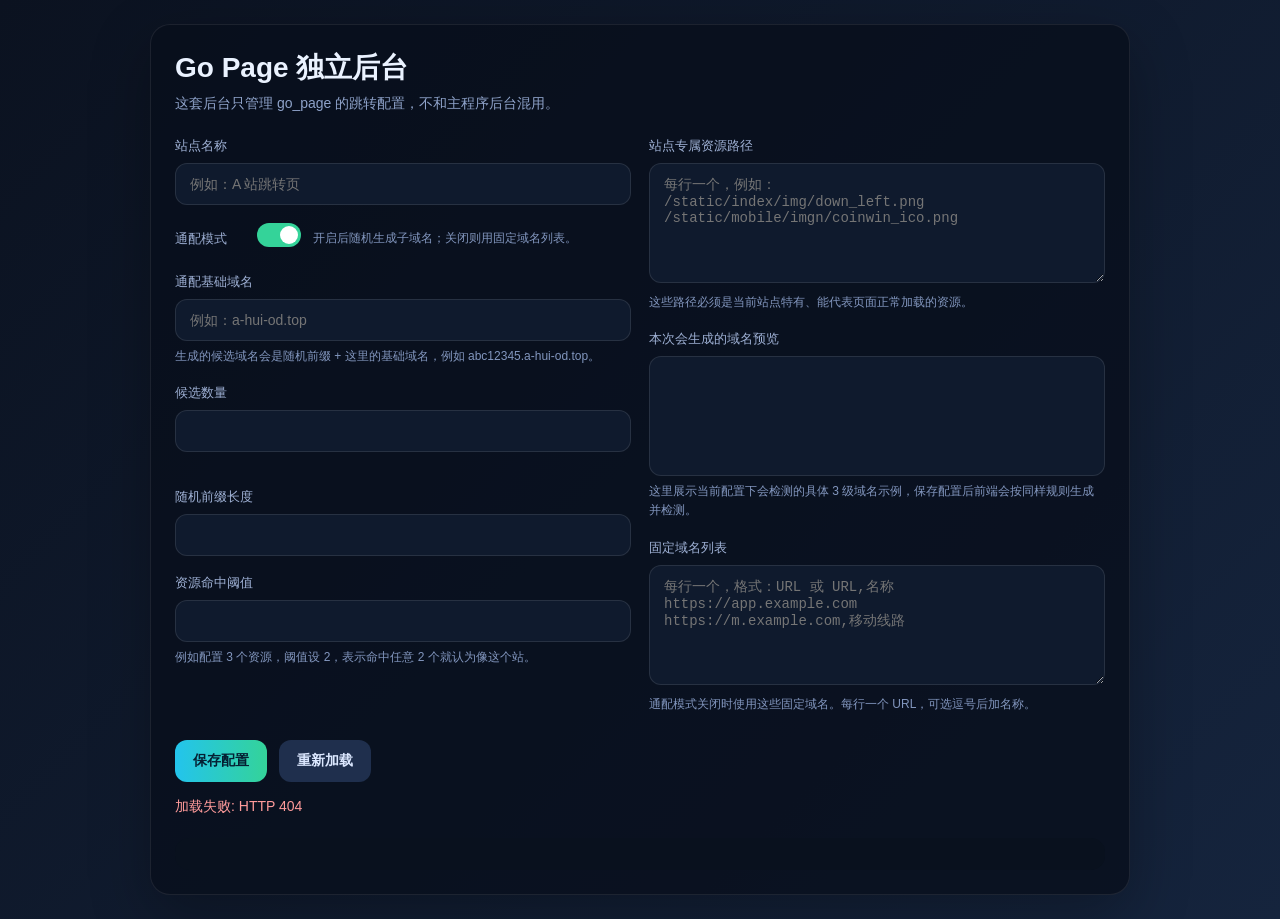
==== admin.html @ 78f3a133 "feat: 跳转页UI重写 + token门禁 + 服务端302 + 后台巡检 + gate门禁" ====
<!DOCTYPE html>
<html lang="zh-CN">
<head>
<meta charset="UTF-8">
<meta name="viewport" content="width=device-width,initial-scale=1.0">
<title>Go Page 独立后台</title>
<style>
*{box-sizing:border-box;margin:0;padding:0}
body{font-family:"Segoe UI","PingFang SC","Microsoft YaHei",sans-serif;background:linear-gradient(135deg,#0b1220,#15243d);color:#eaf2ff;min-height:100vh;padding:24px}
.wrap{max-width:980px;margin:0 auto}
.panel{background:rgba(8,15,28,.78);border:1px solid rgba(255,255,255,.08);border-radius:20px;padding:24px;box-shadow:0 20px 60px rgba(0,0,0,.28)}
.title{font-size:28px;font-weight:700;margin-bottom:8px}
.subtitle{color:#8ea2c9;font-size:14px;margin-bottom:24px}
.grid{display:grid;grid-template-columns:repeat(auto-fit,minmax(280px,1fr));gap:18px}
.field{margin-bottom:18px}
label{display:block;font-size:13px;color:#9eb0d4;margin-bottom:8px}
input,textarea{width:100%;border:1px solid rgba(255,255,255,.1);background:#0f1a2d;color:#fff;border-radius:12px;padding:12px 14px;font-size:14px;outline:none}
textarea{min-height:120px;resize:vertical}
input:focus,textarea:focus{border-color:#4fd1c5;box-shadow:0 0 0 3px rgba(79,209,197,.12)}
.actions{display:flex;gap:12px;flex-wrap:wrap;margin-top:8px}
button{border:none;border-radius:12px;padding:12px 18px;font-size:14px;font-weight:600;cursor:pointer}
.primary{background:linear-gradient(90deg,#23c4ed,#34d399);color:#052033}
.secondary{background:#1f2f4d;color:#dce8ff}
.status{margin-top:16px;font-size:14px;color:#9bd7b7;min-height:20px}
.hint{font-size:12px;color:#8296be;margin-top:6px;line-height:1.6}
.hint-inline{margin:0}
.code{margin-top:20px;background:#09111e;border-radius:14px;padding:16px;white-space:pre-wrap;word-break:break-word;font-family:Consolas,monospace;font-size:12px;color:#cfe0ff}
.preview-list{width:100%;min-height:120px;border:1px solid rgba(255,255,255,.1);background:#0f1a2d;color:#d9e7ff;border-radius:12px;padding:12px 14px;font-size:14px;line-height:1.7;white-space:pre-wrap;word-break:break-word}
.toggle-row{display:flex;align-items:center;gap:12px;margin-bottom:18px}
.toggle-row>label:first-child{margin-bottom:0;min-width:70px}
.switch{position:relative;display:inline-block;width:44px;height:24px;flex-shrink:0}
.switch input{opacity:0;width:0;height:0}
.slider{position:absolute;cursor:pointer;inset:0;background:#1f2f4d;border-radius:24px;transition:.3s}
.slider::before{content:"";position:absolute;height:18px;width:18px;left:3px;bottom:3px;background:#8ea2c9;border-radius:50%;transition:.3s}
.switch input:checked+.slider{background:#34d399}
.switch input:checked+.slider::before{transform:translateX(20px);background:#fff}
.sec-hide{display:none!important}
</style>
</head>
<body>
<div class="wrap">
  <div class="panel">
    <div class="title">Go Page 独立后台</div>
    <div class="subtitle">这套后台只管理 go_page 的跳转配置，不和主程序后台混用。</div>

    <div class="grid">
      <div>
        <div class="field">
          <label for="siteName">站点名称</label>
          <input id="siteName" type="text" placeholder="例如：A 站跳转页">
        </div>
        <div class="toggle-row">
          <label>通配模式</label>
          <label class="switch"><input type="checkbox" id="wildcardEnabled" checked><span class="slider"></span></label>
          <span class="hint" style="margin:0">开启后随机生成子域名；关闭则用固定域名列表。</span>
        </div>
        <div id="wcFields">
        <div class="field">
          <label for="baseDomain">通配基础域名</label>
          <input id="baseDomain" type="text" placeholder="例如：a-hui-od.top">
          <div class="hint">生成的候选域名会是随机前缀 + 这里的基础域名，例如 abc12345.a-hui-od.top。</div>
        </div>
        <div class="grid">
          <div class="field">
            <label for="candidateCount">候选数量</label>
            <input id="candidateCount" type="number" min="1" max="50">
          </div>
          <div class="field">
            <label for="labelLength">随机前缀长度</label>
            <input id="labelLength" type="number" min="3" max="32">
          </div>
        </div>
        </div>
        <div class="field">
          <label for="assetThreshold">资源命中阈值</label>
          <input id="assetThreshold" type="number" min="1" max="20">
          <div class="hint">例如配置 3 个资源，阈值设 2，表示命中任意 2 个就认为像这个站。</div>
        </div>
      </div>

      <div>
        <div class="field">
          <label for="probeAssets">站点专属资源路径</label>
          <textarea id="probeAssets" placeholder="每行一个，例如：&#10;/static/index/img/down_left.png&#10;/static/mobile/imgn/coinwin_ico.png"></textarea>
          <div class="hint">这些路径必须是当前站点特有、能代表页面正常加载的资源。</div>
        </div>
        <div class="field" id="wcPreview">
          <label for="domainPreview">本次会生成的域名预览</label>
          <div class="preview-list" id="domainPreview"></div>
          <div class="hint">这里展示当前配置下会检测的具体 3 级域名示例，保存配置后前端会按同样规则生成并检测。</div>
        </div>
        <div class="field" id="fdFields">
          <label for="fixedDomains">固定域名列表</label>
          <textarea id="fixedDomains" placeholder="每行一个，格式：URL 或 URL,名称&#10;https://app.example.com&#10;https://m.example.com,移动线路"></textarea>
          <div class="hint">通配模式关闭时使用这些固定域名。每行一个 URL，可选逗号后加名称。</div>
        </div>
      </div>
    </div>

    <div class="actions">
      <button class="primary" id="saveBtn">保存配置</button>
      <button class="secondary" id="reloadBtn">重新加载</button>
    </div>

    <div class="status" id="status"></div>
    <div class="code" id="jsonView"></div>
  </div>
</div>

<script>
(function(){
  var siteName = document.getElementById('siteName');
  var baseDomain = document.getElementById('baseDomain');
  var candidateCount = document.getElementById('candidateCount');
  var labelLength = document.getElementById('labelLength');
  var assetThreshold = document.getElementById('assetThreshold');
  var probeAssets = document.getElementById('probeAssets');
  var domainPreview = document.getElementById('domainPreview');
  var saveBtn = document.getElementById('saveBtn');
  var reloadBtn = document.getElementById('reloadBtn');
  var status = document.getElementById('status');
  var jsonView = document.getElementById('jsonView');
  var wildcardEnabled = document.getElementById('wildcardEnabled');
  var wcFields = document.getElementById('wcFields');
  var wcPreview = document.getElementById('wcPreview');
  var fdFields = document.getElementById('fdFields');
  var fixedDomains = document.getElementById('fixedDomains');

  function setStatus(text, isError){
    status.textContent = text || '';
    status.style.color = isError ? '#ff9b9b' : '#9bd7b7';
  }

  function toggleWildcard(){
    var on = wildcardEnabled.checked;
    wcFields.classList.toggle('sec-hide', !on);
    wcPreview.classList.toggle('sec-hide', !on);
    fdFields.classList.toggle('sec-hide', on);
  }
  wildcardEnabled.addEventListener('change', toggleWildcard);

  function linesToArray(text){
    return text.split(/\r?\n/).map(function(item){ return item.trim(); }).filter(Boolean);
  }

  function randomLabel(length){
    var chars = 'abcdefghijklmnopqrstuvwxyz0123456789';
    var result = '';
    for(var i = 0; i < length; i++){
      result += chars.charAt(Math.floor(Math.random() * chars.length));
    }
    return result;
  }

  function refreshPreview(){
    var base = baseDomain.value.trim();
    var count = parseInt(candidateCount.value, 10) || 6;
    var length = parseInt(labelLength.value, 10) || 8;
    var lines = [];
    var used = {};
    var max = Math.min(Math.max(count, 1), 20);

    if(!base){
      domainPreview.textContent = '请先填写通配基础域名，例如 a-hui-od.top';
      return;
    }

    while(lines.length < max){
      var label = randomLabel(length);
      if(used[label]){
        continue;
      }
      used[label] = true;
      lines.push((lines.length + 1) + '. https://' + label + '.' + base);
    }

    domainPreview.textContent = lines.join('\n');
  }

  function fillForm(config){
    siteName.value = config.siteName || '';
    wildcardEnabled.checked = !!(config.wildcard && config.wildcard.enabled !== false);
    baseDomain.value = (config.wildcard && config.wildcard.baseDomain) || '';
    candidateCount.value = (config.wildcard && config.wildcard.candidateCount) || 6;
    labelLength.value = (config.wildcard && config.wildcard.labelLength) || 8;
    assetThreshold.value = config.probeAssetThreshold || 2;
    probeAssets.value = (config.probeAssets || []).join('\n');
    var domainLines = (config.domains || []).map(function(d){
      return d.name ? d.url + ',' + d.name : d.url;
    });
    fixedDomains.value = domainLines.join('\n');
    jsonView.textContent = JSON.stringify(config, null, 2);
    toggleWildcard();
    refreshPreview();
  }

  function collectConfig(){
    var domains = linesToArray(fixedDomains.value).map(function(line, i){
      var parts = line.split(',');
      var url = parts[0].trim();
      var name = (parts[1] || '').trim() || ('线路' + (i + 1));
      return { url: url, name: name, provider: 'manual' };
    });
    return {
      siteName: siteName.value.trim() || '独立跳转站',
      wildcard: {
        enabled: wildcardEnabled.checked,
        baseDomain: baseDomain.value.trim(),
        candidateCount: parseInt(candidateCount.value, 10) || 6,
        labelLength: parseInt(labelLength.value, 10) || 8
      },
      probeAssets: linesToArray(probeAssets.value),
      probeAssetThreshold: parseInt(assetThreshold.value, 10) || 2,
      domains: domains
    };
  }

  function loadConfig(){
    setStatus('正在加载配置...');
    fetch('/api/config?t=' + Date.now(), {cache:'no-store'})
      .then(function(resp){
        if(!resp.ok){ throw new Error('HTTP ' + resp.status); }
        return resp.json();
      })
      .then(function(data){
        fillForm(data);
        setStatus('配置已加载');
      })
      .catch(function(err){
        setStatus('加载失败: ' + err.message, true);
      });
  }

  function saveConfig(){
    var config = collectConfig();
    if(config.wildcard.enabled && !config.wildcard.baseDomain){
      setStatus('通配模式已开启，请填写基础域名', true);
      return;
    }
    if(!config.wildcard.enabled && config.domains.length === 0){
      setStatus('通配模式已关闭，请至少添加一个固定域名', true);
      return;
    }
    if(config.probeAssets.length === 0){
      setStatus('请至少填写一个站点专属资源路径', true);
      return;
    }
    setStatus('正在保存配置...');
    fetch('/api/config', {
      method:'POST',
      headers:{'Content-Type':'application/json'},
      body: JSON.stringify(config)
    }).then(function(resp){
      if(!resp.ok){ throw new Error('HTTP ' + resp.status); }
      return resp.json();
    }).then(function(data){
      if(!data.ok){ throw new Error(data.message || '保存失败'); }
      fillForm(data.config);
      setStatus('配置保存成功');
    }).catch(function(err){
      setStatus('保存失败: ' + err.message, true);
    });
  }

  saveBtn.addEventListener('click', saveConfig);
  reloadBtn.addEventListener('click', loadConfig);
  [baseDomain, candidateCount, labelLength].forEach(function(input){
    input.addEventListener('input', refreshPreview);
  });
  loadConfig();
})();
</script>
</body>
</html>
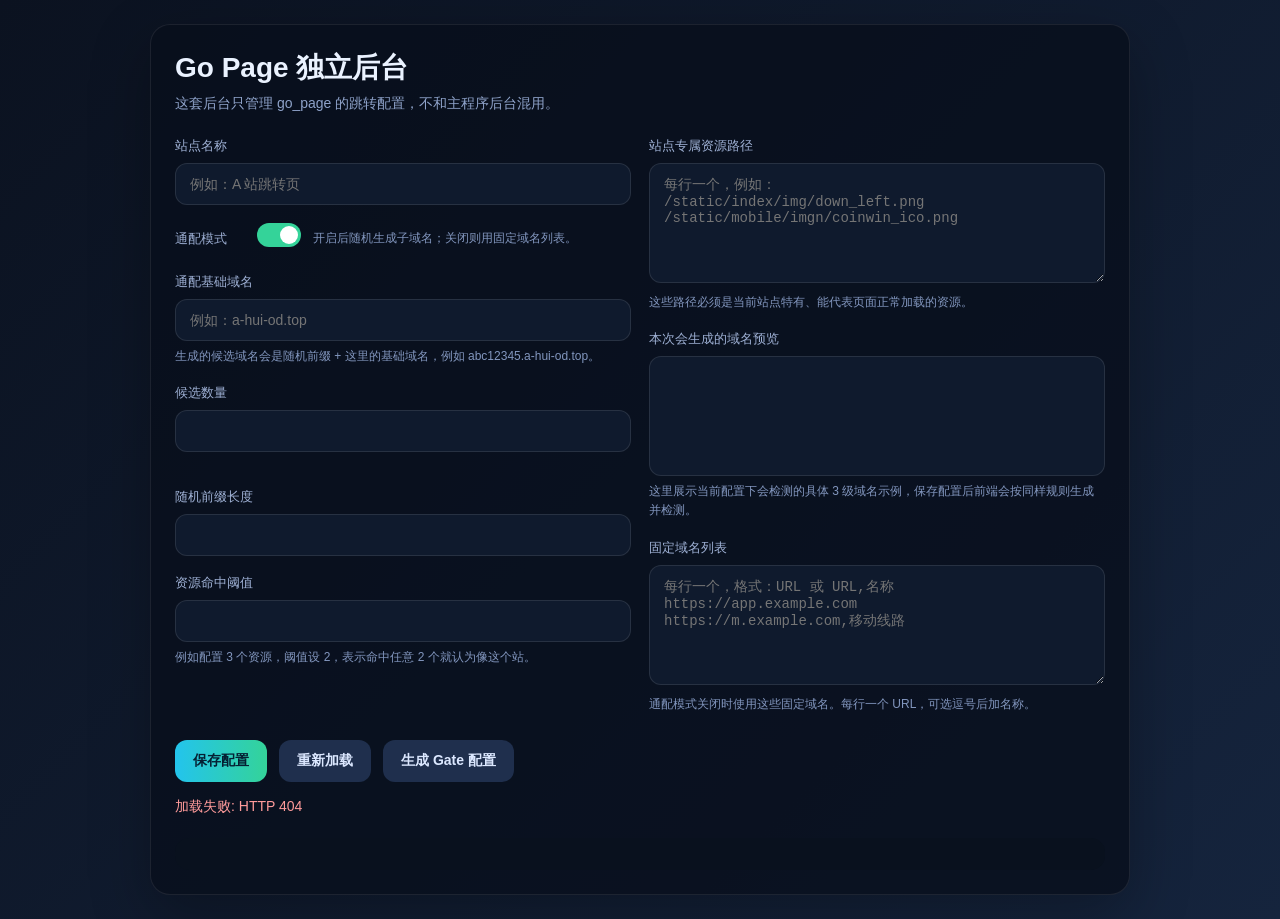
==== commit a1dd97ea: "admin: add Gate 505 config generator button" ====
--- a/admin.html
+++ b/admin.html
@@ -24,6 +24,7 @@
 .status{margin-top:16px;font-size:14px;color:#9bd7b7;min-height:20px}
 .hint{font-size:12px;color:#8296be;margin-top:6px;line-height:1.6}
 .hint-inline{margin:0}
+.hint-no-margin{margin:0}
 .code{margin-top:20px;background:#09111e;border-radius:14px;padding:16px;white-space:pre-wrap;word-break:break-word;font-family:Consolas,monospace;font-size:12px;color:#cfe0ff}
 .preview-list{width:100%;min-height:120px;border:1px solid rgba(255,255,255,.1);background:#0f1a2d;color:#d9e7ff;border-radius:12px;padding:12px 14px;font-size:14px;line-height:1.7;white-space:pre-wrap;word-break:break-word}
 .toggle-row{display:flex;align-items:center;gap:12px;margin-bottom:18px}
@@ -50,8 +51,8 @@
           <input id="siteName" type="text" placeholder="例如：A 站跳转页">
         </div>
         <div class="toggle-row">
-          <label>通配模式</label>
-          <label class="switch"><input type="checkbox" id="wildcardEnabled" checked><span class="slider"></span></label>
+          <label for="wildcardEnabled">通配模式</label>
+          <label class="switch"><input type="checkbox" id="wildcardEnabled" title="通配模式开关" checked><span class="slider"></span></label>
           <span class="hint" style="margin:0">开启后随机生成子域名；关闭则用固定域名列表。</span>
         </div>
         <div id="wcFields">
@@ -100,10 +101,20 @@
     <div class="actions">
       <button class="primary" id="saveBtn">保存配置</button>
       <button class="secondary" id="reloadBtn">重新加载</button>
+      <button class="secondary" id="gateBtn">生成 Gate 配置</button>
     </div>
 
     <div class="status" id="status"></div>
     <div class="code" id="jsonView"></div>
+
+    <div id="gateSection" style="display:none;margin-top:24px">
+      <div style="display:flex;justify-content:space-between;align-items:center;margin-bottom:8px">
+        <label style="font-size:15px;color:#eaf2ff;font-weight:600">Nginx Gate 505 配置</label>
+        <button class="secondary" id="copyGateBtn" style="padding:8px 14px;font-size:12px">复制配置</button>
+      </div>
+      <div class="hint" style="margin-bottom:10px">将此配置替换目标站的 docker/site.conf，直接访问目标站会返回 505，只有通过 Go Page 跳转才能正常访问。</div>
+      <div class="code" id="gateView" style="max-height:500px;overflow-y:auto"></div>
+    </div>
   </div>
 </div>
 
@@ -125,6 +136,10 @@
   var wcPreview = document.getElementById('wcPreview');
   var fdFields = document.getElementById('fdFields');
   var fixedDomains = document.getElementById('fixedDomains');
+  var gateBtn = document.getElementById('gateBtn');
+  var gateSection = document.getElementById('gateSection');
+  var gateView = document.getElementById('gateView');
+  var copyGateBtn = document.getElementById('copyGateBtn');
 
   function setStatus(text, isError){
     status.textContent = text || '';
@@ -267,6 +282,49 @@
   [baseDomain, candidateCount, labelLength].forEach(function(input){
     input.addEventListener('input', refreshPreview);
   });
+
+  gateBtn.addEventListener('click', function(){
+    setStatus('正在生成 Gate 配置...');
+    fetch('/api/generate-gate?t=' + Date.now(), {cache:'no-store'})
+      .then(function(resp){
+        if(!resp.ok){ throw new Error('HTTP ' + resp.status); }
+        return resp.json();
+      })
+      .then(function(data){
+        if(data.ok){
+          gateView.textContent = data.config;
+          gateSection.style.display = 'block';
+          setStatus('Gate 配置已生成，可复制使用');
+        } else {
+          setStatus('生成失败: ' + (data.message || '未知错误'), true);
+        }
+      })
+      .catch(function(err){
+        setStatus('生成失败: ' + err.message, true);
+      });
+  });
+
+  copyGateBtn.addEventListener('click', function(){
+    var text = gateView.textContent;
+    if(navigator.clipboard){
+      navigator.clipboard.writeText(text).then(function(){
+        setStatus('已复制到剪贴板');
+      }).catch(function(){ doCopy(text); });
+    } else { doCopy(text); }
+  });
+
+  function doCopy(text){
+    var ta = document.createElement('textarea');
+    ta.value = text;
+    ta.style.position = 'fixed';
+    ta.style.opacity = '0';
+    document.body.appendChild(ta);
+    ta.select();
+    document.execCommand('copy');
+    document.body.removeChild(ta);
+    setStatus('已复制到剪贴板');
+  }
+
   loadConfig();
 })();
 </script>
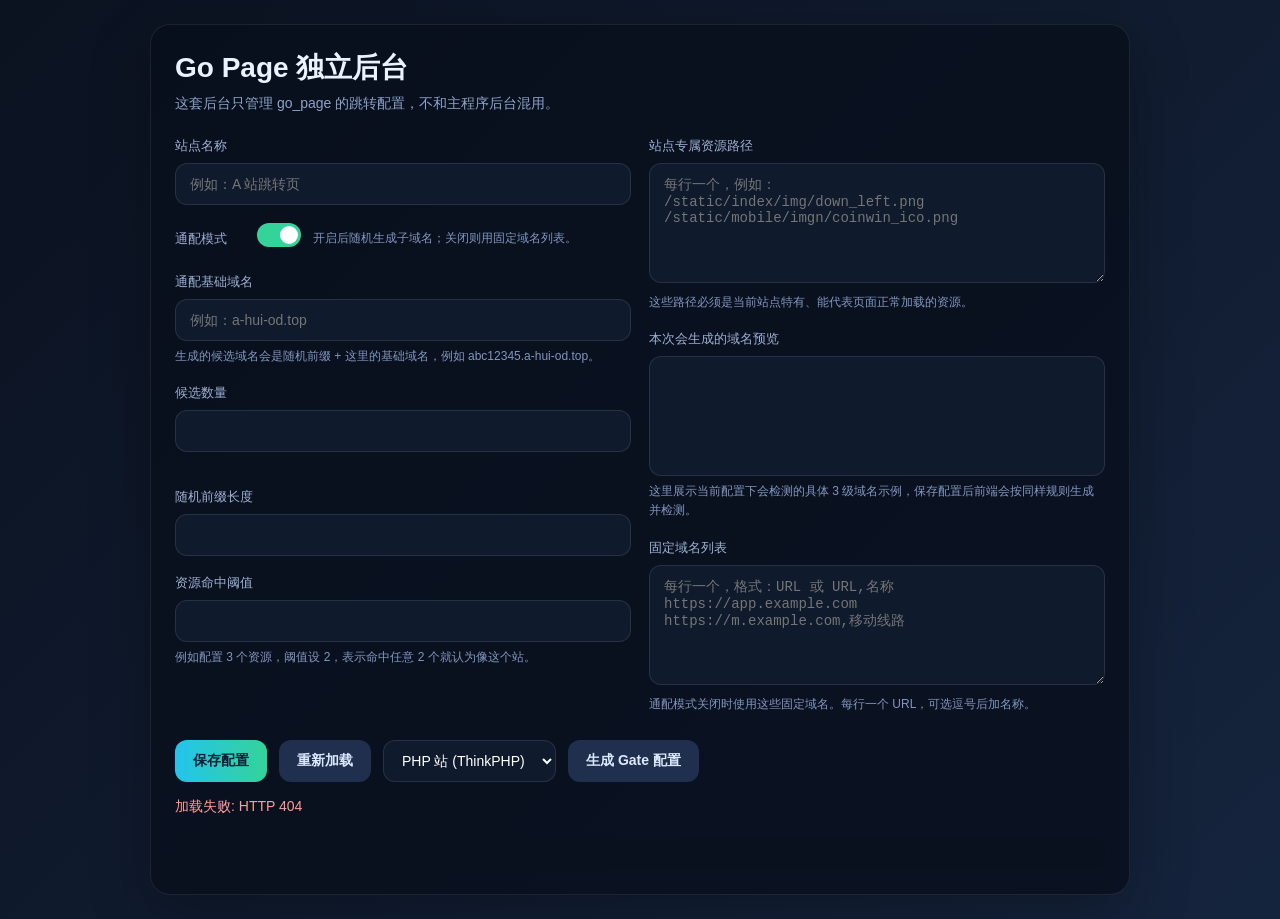
==== commit 554013fb: "admin: support static site type in Gate config generator" ====
--- a/admin.html
+++ b/admin.html
@@ -101,6 +101,10 @@
     <div class="actions">
       <button class="primary" id="saveBtn">保存配置</button>
       <button class="secondary" id="reloadBtn">重新加载</button>
+      <select id="gateType" style="border:1px solid rgba(255,255,255,.1);background:#0f1a2d;color:#fff;border-radius:12px;padding:10px 14px;font-size:14px;outline:none">
+        <option value="php">PHP 站 (ThinkPHP)</option>
+        <option value="static">纯静态站</option>
+      </select>
       <button class="secondary" id="gateBtn">生成 Gate 配置</button>
     </div>
 
@@ -136,6 +140,7 @@
   var wcPreview = document.getElementById('wcPreview');
   var fdFields = document.getElementById('fdFields');
   var fixedDomains = document.getElementById('fixedDomains');
+  var gateType = document.getElementById('gateType');
   var gateBtn = document.getElementById('gateBtn');
   var gateSection = document.getElementById('gateSection');
   var gateView = document.getElementById('gateView');
@@ -285,7 +290,7 @@
 
   gateBtn.addEventListener('click', function(){
     setStatus('正在生成 Gate 配置...');
-    fetch('/api/generate-gate?t=' + Date.now(), {cache:'no-store'})
+    fetch('/api/generate-gate?type=' + gateType.value + '&t=' + Date.now(), {cache:'no-store'})
       .then(function(resp){
         if(!resp.ok){ throw new Error('HTTP ' + resp.status); }
         return resp.json();
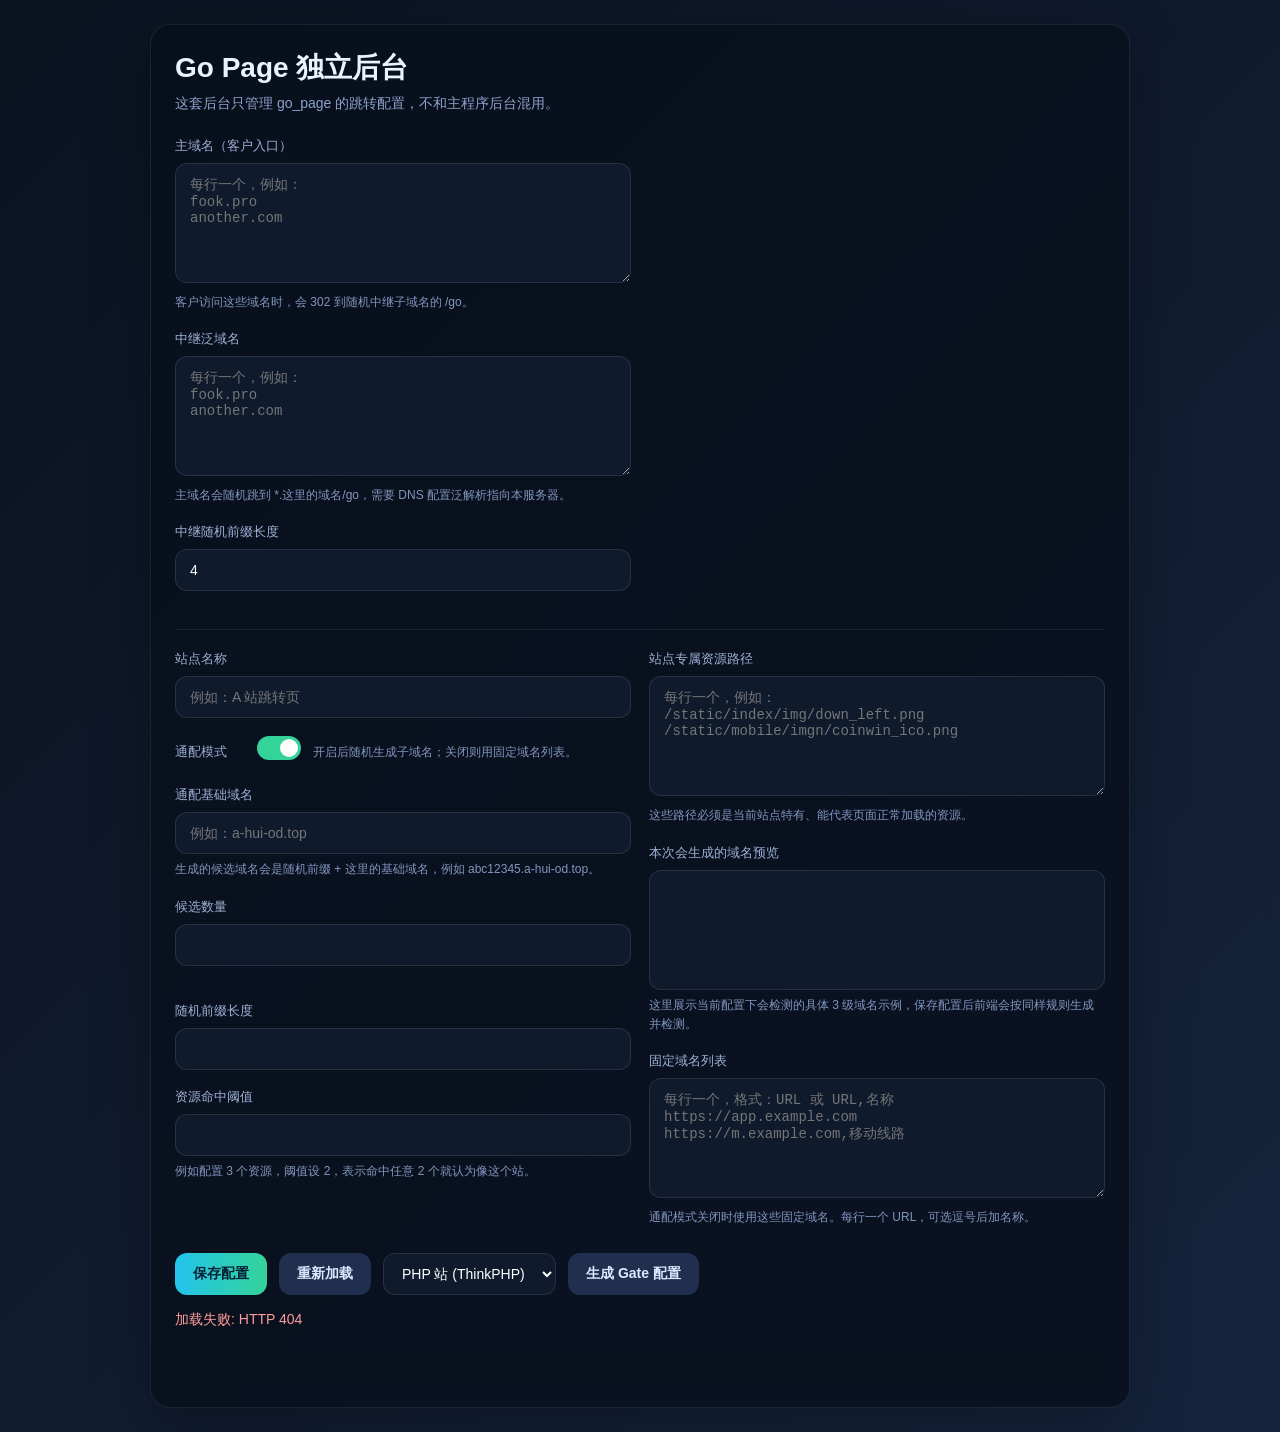
==== commit ad7f50da: "feat: relay中继域名管理 - 主域名302到随机子域名/go，后台可配置" ====
--- a/admin.html
+++ b/admin.html
@@ -47,6 +47,27 @@
     <div class="grid">
       <div>
         <div class="field">
+          <label for="mainDomains">主域名（客户入口）</label>
+          <textarea id="mainDomains" rows="2" placeholder="每行一个，例如：&#10;fook.pro&#10;another.com"></textarea>
+          <div class="hint">客户访问这些域名时，会 302 到随机中继子域名的 /go。</div>
+        </div>
+        <div class="field">
+          <label for="relayDomains">中继泛域名</label>
+          <textarea id="relayDomains" rows="3" placeholder="每行一个，例如：&#10;fook.pro&#10;another.com"></textarea>
+          <div class="hint">主域名会随机跳到 *.这里的域名/go，需要 DNS 配置泛解析指向本服务器。</div>
+        </div>
+        <div class="field">
+          <label for="relayLabelLength">中继随机前缀长度</label>
+          <input id="relayLabelLength" type="number" min="2" max="16" value="4">
+        </div>
+      </div>
+      <div></div>
+    </div>
+    <hr style="border:none;border-top:1px solid rgba(255,255,255,.08);margin:20px 0">
+
+    <div class="grid">
+      <div>
+        <div class="field">
           <label for="siteName">站点名称</label>
           <input id="siteName" type="text" placeholder="例如：A 站跳转页">
         </div>
@@ -125,6 +146,9 @@
 <script>
 (function(){
   var siteName = document.getElementById('siteName');
+  var mainDomains = document.getElementById('mainDomains');
+  var relayDomains = document.getElementById('relayDomains');
+  var relayLabelLength = document.getElementById('relayLabelLength');
   var baseDomain = document.getElementById('baseDomain');
   var candidateCount = document.getElementById('candidateCount');
   var labelLength = document.getElementById('labelLength');
@@ -199,6 +223,10 @@
 
   function fillForm(config){
     siteName.value = config.siteName || '';
+    var relay = config.relay || {};
+    mainDomains.value = (relay.mainDomains || []).join('\n');
+    relayDomains.value = (relay.relayDomains || []).join('\n');
+    relayLabelLength.value = relay.labelLength || 4;
     wildcardEnabled.checked = !!(config.wildcard && config.wildcard.enabled !== false);
     baseDomain.value = (config.wildcard && config.wildcard.baseDomain) || '';
     candidateCount.value = (config.wildcard && config.wildcard.candidateCount) || 6;
@@ -223,6 +251,11 @@
     });
     return {
       siteName: siteName.value.trim() || '独立跳转站',
+      relay: {
+        mainDomains: linesToArray(mainDomains.value),
+        relayDomains: linesToArray(relayDomains.value),
+        labelLength: parseInt(relayLabelLength.value, 10) || 4
+      },
       wildcard: {
         enabled: wildcardEnabled.checked,
         baseDomain: baseDomain.value.trim(),
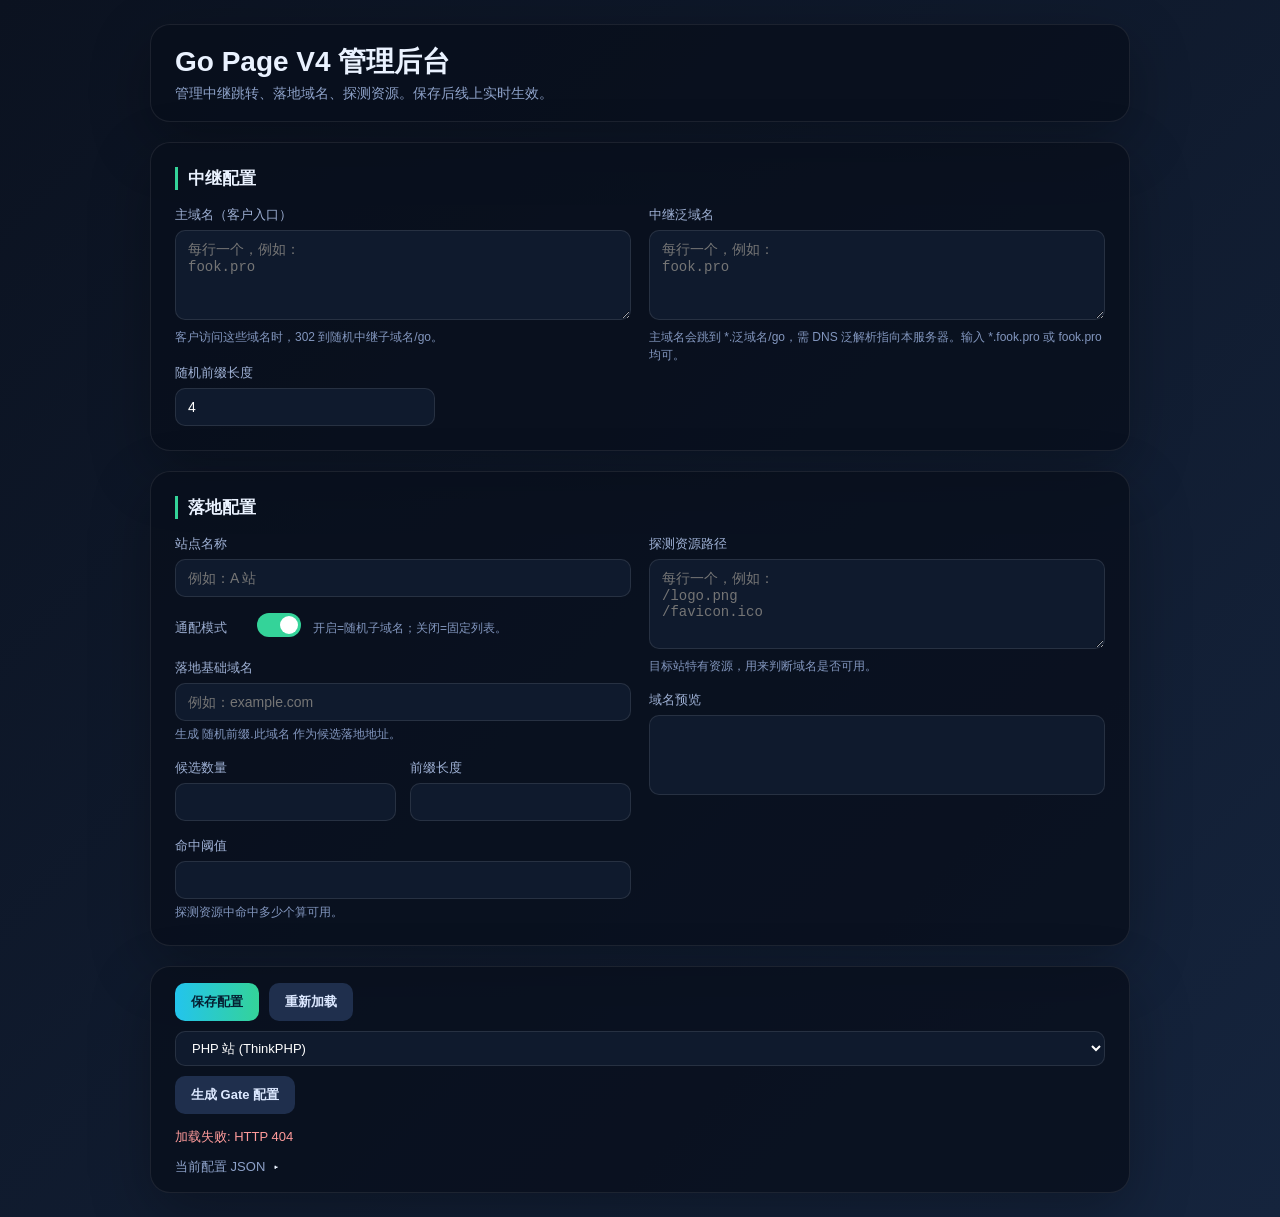
==== commit 9d73c6af: "V4: 全新重写域名中继跳转服务 - 修复 %2A 和 /go/go bug - clean_domain 用 startswith 替代 lstrip - 启动自检 self-test - 路由优先" ====
--- a/admin.html
+++ b/admin.html
@@ -3,31 +3,33 @@
 <head>
 <meta charset="UTF-8">
 <meta name="viewport" content="width=device-width,initial-scale=1.0">
-<title>Go Page 独立后台</title>
+<title>Go Page V4 管理后台</title>
 <style>
 *{box-sizing:border-box;margin:0;padding:0}
 body{font-family:"Segoe UI","PingFang SC","Microsoft YaHei",sans-serif;background:linear-gradient(135deg,#0b1220,#15243d);color:#eaf2ff;min-height:100vh;padding:24px}
-.wrap{max-width:980px;margin:0 auto}
+.wrap{max-width:980px;margin:0 auto;display:flex;flex-direction:column;gap:20px}
 .panel{background:rgba(8,15,28,.78);border:1px solid rgba(255,255,255,.08);border-radius:20px;padding:24px;box-shadow:0 20px 60px rgba(0,0,0,.28)}
-.title{font-size:28px;font-weight:700;margin-bottom:8px}
-.subtitle{color:#8ea2c9;font-size:14px;margin-bottom:24px}
+.page-title{font-size:28px;font-weight:700;margin-bottom:4px}
+.page-sub{color:#8ea2c9;font-size:14px}
+.sec-title{font-size:17px;font-weight:600;margin-bottom:16px;padding-left:10px;border-left:3px solid #34d399}
 .grid{display:grid;grid-template-columns:repeat(auto-fit,minmax(280px,1fr));gap:18px}
-.field{margin-bottom:18px}
-label{display:block;font-size:13px;color:#9eb0d4;margin-bottom:8px}
-input,textarea{width:100%;border:1px solid rgba(255,255,255,.1);background:#0f1a2d;color:#fff;border-radius:12px;padding:12px 14px;font-size:14px;outline:none}
-textarea{min-height:120px;resize:vertical}
+.grid-sm{display:grid;grid-template-columns:repeat(auto-fit,minmax(160px,1fr));gap:14px}
+.field{margin-bottom:16px}
+.field:last-child{margin-bottom:0}
+label{display:block;font-size:13px;color:#9eb0d4;margin-bottom:6px}
+input,textarea,select{width:100%;border:1px solid rgba(255,255,255,.1);background:#0f1a2d;color:#fff;border-radius:10px;padding:10px 12px;font-size:14px;outline:none}
+textarea{min-height:90px;resize:vertical}
 input:focus,textarea:focus{border-color:#4fd1c5;box-shadow:0 0 0 3px rgba(79,209,197,.12)}
-.actions{display:flex;gap:12px;flex-wrap:wrap;margin-top:8px}
-button{border:none;border-radius:12px;padding:12px 18px;font-size:14px;font-weight:600;cursor:pointer}
+.actions{display:flex;gap:10px;flex-wrap:wrap;align-items:center}
+button{border:none;border-radius:10px;padding:10px 16px;font-size:13px;font-weight:600;cursor:pointer;transition:opacity .15s}
+button:active{opacity:.8}
 .primary{background:linear-gradient(90deg,#23c4ed,#34d399);color:#052033}
 .secondary{background:#1f2f4d;color:#dce8ff}
-.status{margin-top:16px;font-size:14px;color:#9bd7b7;min-height:20px}
-.hint{font-size:12px;color:#8296be;margin-top:6px;line-height:1.6}
-.hint-inline{margin:0}
-.hint-no-margin{margin:0}
-.code{margin-top:20px;background:#09111e;border-radius:14px;padding:16px;white-space:pre-wrap;word-break:break-word;font-family:Consolas,monospace;font-size:12px;color:#cfe0ff}
-.preview-list{width:100%;min-height:120px;border:1px solid rgba(255,255,255,.1);background:#0f1a2d;color:#d9e7ff;border-radius:12px;padding:12px 14px;font-size:14px;line-height:1.7;white-space:pre-wrap;word-break:break-word}
-.toggle-row{display:flex;align-items:center;gap:12px;margin-bottom:18px}
+.status{margin-top:14px;font-size:13px;color:#9bd7b7;min-height:18px}
+.hint{font-size:12px;color:#8296be;margin-top:4px;line-height:1.5}
+.code{margin-top:16px;background:#09111e;border-radius:12px;padding:14px;white-space:pre-wrap;word-break:break-word;font-family:Consolas,monospace;font-size:12px;color:#cfe0ff;max-height:320px;overflow-y:auto}
+.preview-list{width:100%;min-height:80px;border:1px solid rgba(255,255,255,.1);background:#0f1a2d;color:#d9e7ff;border-radius:10px;padding:10px 12px;font-size:13px;line-height:1.6;white-space:pre-wrap;word-break:break-word}
+.toggle-row{display:flex;align-items:center;gap:12px;margin-bottom:16px}
 .toggle-row>label:first-child{margin-bottom:0;min-width:70px}
 .switch{position:relative;display:inline-block;width:44px;height:24px;flex-shrink:0}
 .switch input{opacity:0;width:0;height:0}
@@ -36,139 +38,157 @@
 .switch input:checked+.slider{background:#34d399}
 .switch input:checked+.slider::before{transform:translateX(20px);background:#fff}
 .sec-hide{display:none!important}
+.collapsible{cursor:pointer;user-select:none;display:flex;align-items:center;gap:8px}
+.collapsible::after{content:"▸";font-size:12px;transition:transform .2s}
+.collapsible.open::after{transform:rotate(90deg)}
+@media(max-width:640px){.grid{grid-template-columns:1fr}}
 </style>
 </head>
 <body>
 <div class="wrap">
+  <!-- Header -->
+  <div class="panel" style="padding:18px 24px">
+    <div class="page-title">Go Page V4 管理后台</div>
+    <div class="page-sub">管理中继跳转、落地域名、探测资源。保存后线上实时生效。</div>
+  </div>
+
+  <!-- 中继配置 -->
   <div class="panel">
-    <div class="title">Go Page 独立后台</div>
-    <div class="subtitle">这套后台只管理 go_page 的跳转配置，不和主程序后台混用。</div>
-
+    <div class="sec-title">中继配置</div>
     <div class="grid">
-      <div>
-        <div class="field">
-          <label for="mainDomains">主域名（客户入口）</label>
-          <textarea id="mainDomains" rows="2" placeholder="每行一个，例如：&#10;fook.pro&#10;another.com"></textarea>
-          <div class="hint">客户访问这些域名时，会 302 到随机中继子域名的 /go。</div>
-        </div>
-        <div class="field">
-          <label for="relayDomains">中继泛域名</label>
-          <textarea id="relayDomains" rows="3" placeholder="每行一个，例如：&#10;fook.pro&#10;another.com"></textarea>
-          <div class="hint">主域名会随机跳到 *.这里的域名/go，需要 DNS 配置泛解析指向本服务器。</div>
-        </div>
-        <div class="field">
-          <label for="relayLabelLength">中继随机前缀长度</label>
-          <input id="relayLabelLength" type="number" min="2" max="16" value="4">
-        </div>
-      </div>
-      <div></div>
-    </div>
-    <hr style="border:none;border-top:1px solid rgba(255,255,255,.08);margin:20px 0">
-
+      <div class="field">
+        <label for="mainDomains">主域名（客户入口）</label>
+        <textarea id="mainDomains" rows="3" placeholder="每行一个，例如：&#10;fook.pro"></textarea>
+        <div class="hint">客户访问这些域名时，302 到随机中继子域名/go。</div>
+      </div>
+      <div class="field">
+        <label for="relayDomains">中继泛域名</label>
+        <textarea id="relayDomains" rows="3" placeholder="每行一个，例如：&#10;fook.pro"></textarea>
+        <div class="hint">主域名会跳到 *.泛域名/go，需 DNS 泛解析指向本服务器。输入 *.fook.pro 或 fook.pro 均可。</div>
+      </div>
+    </div>
+    <div style="max-width:260px">
+      <div class="field">
+        <label for="relayLabelLength">随机前缀长度</label>
+        <input id="relayLabelLength" type="number" min="2" max="16" value="4">
+      </div>
+    </div>
+  </div>
+
+  <!-- 落地配置 -->
+  <div class="panel">
+    <div class="sec-title">落地配置</div>
     <div class="grid">
       <div>
         <div class="field">
           <label for="siteName">站点名称</label>
-          <input id="siteName" type="text" placeholder="例如：A 站跳转页">
+          <input id="siteName" type="text" placeholder="例如：A 站">
         </div>
         <div class="toggle-row">
           <label for="wildcardEnabled">通配模式</label>
-          <label class="switch"><input type="checkbox" id="wildcardEnabled" title="通配模式开关" checked><span class="slider"></span></label>
-          <span class="hint" style="margin:0">开启后随机生成子域名；关闭则用固定域名列表。</span>
+          <label class="switch"><input type="checkbox" id="wildcardEnabled" checked><span class="slider"></span></label>
+          <span class="hint" style="margin:0">开启=随机子域名；关闭=固定列表。</span>
         </div>
         <div id="wcFields">
+          <div class="field">
+            <label for="baseDomain">落地基础域名</label>
+            <input id="baseDomain" type="text" placeholder="例如：example.com">
+            <div class="hint">生成 随机前缀.此域名 作为候选落地地址。</div>
+          </div>
+          <div class="grid-sm">
+            <div class="field">
+              <label for="candidateCount">候选数量</label>
+              <input id="candidateCount" type="number" min="1" max="50">
+            </div>
+            <div class="field">
+              <label for="labelLength">前缀长度</label>
+              <input id="labelLength" type="number" min="3" max="32">
+            </div>
+          </div>
+        </div>
         <div class="field">
-          <label for="baseDomain">通配基础域名</label>
-          <input id="baseDomain" type="text" placeholder="例如：a-hui-od.top">
-          <div class="hint">生成的候选域名会是随机前缀 + 这里的基础域名，例如 abc12345.a-hui-od.top。</div>
-        </div>
-        <div class="grid">
-          <div class="field">
-            <label for="candidateCount">候选数量</label>
-            <input id="candidateCount" type="number" min="1" max="50">
-          </div>
-          <div class="field">
-            <label for="labelLength">随机前缀长度</label>
-            <input id="labelLength" type="number" min="3" max="32">
-          </div>
-        </div>
-        </div>
-        <div class="field">
-          <label for="assetThreshold">资源命中阈值</label>
+          <label for="assetThreshold">命中阈值</label>
           <input id="assetThreshold" type="number" min="1" max="20">
-          <div class="hint">例如配置 3 个资源，阈值设 2，表示命中任意 2 个就认为像这个站。</div>
-        </div>
-      </div>
-
+          <div class="hint">探测资源中命中多少个算可用。</div>
+        </div>
+      </div>
       <div>
         <div class="field">
-          <label for="probeAssets">站点专属资源路径</label>
-          <textarea id="probeAssets" placeholder="每行一个，例如：&#10;/static/index/img/down_left.png&#10;/static/mobile/imgn/coinwin_ico.png"></textarea>
-          <div class="hint">这些路径必须是当前站点特有、能代表页面正常加载的资源。</div>
+          <label for="probeAssets">探测资源路径</label>
+          <textarea id="probeAssets" rows="4" placeholder="每行一个，例如：&#10;/logo.png&#10;/favicon.ico"></textarea>
+          <div class="hint">目标站特有资源，用来判断域名是否可用。</div>
         </div>
         <div class="field" id="wcPreview">
-          <label for="domainPreview">本次会生成的域名预览</label>
+          <label>域名预览</label>
           <div class="preview-list" id="domainPreview"></div>
-          <div class="hint">这里展示当前配置下会检测的具体 3 级域名示例，保存配置后前端会按同样规则生成并检测。</div>
-        </div>
-        <div class="field" id="fdFields">
+        </div>
+        <div class="field sec-hide" id="fdFields">
           <label for="fixedDomains">固定域名列表</label>
-          <textarea id="fixedDomains" placeholder="每行一个，格式：URL 或 URL,名称&#10;https://app.example.com&#10;https://m.example.com,移动线路"></textarea>
-          <div class="hint">通配模式关闭时使用这些固定域名。每行一个 URL，可选逗号后加名称。</div>
-        </div>
-      </div>
-    </div>
-
+          <textarea id="fixedDomains" rows="4" placeholder="每行一个，格式：URL 或 URL,名称&#10;https://app.example.com"></textarea>
+          <div class="hint">通配关闭时使用固定列表。</div>
+        </div>
+      </div>
+    </div>
+  </div>
+
+  <!-- 操作 -->
+  <div class="panel" style="padding:16px 24px">
     <div class="actions">
       <button class="primary" id="saveBtn">保存配置</button>
       <button class="secondary" id="reloadBtn">重新加载</button>
-      <select id="gateType" style="border:1px solid rgba(255,255,255,.1);background:#0f1a2d;color:#fff;border-radius:12px;padding:10px 14px;font-size:14px;outline:none">
+      <select id="gateType" style="border:1px solid rgba(255,255,255,.1);background:#0f1a2d;color:#fff;border-radius:10px;padding:8px 12px;font-size:13px;outline:none">
         <option value="php">PHP 站 (ThinkPHP)</option>
         <option value="static">纯静态站</option>
       </select>
       <button class="secondary" id="gateBtn">生成 Gate 配置</button>
     </div>
-
     <div class="status" id="status"></div>
-    <div class="code" id="jsonView"></div>
-
-    <div id="gateSection" style="display:none;margin-top:24px">
-      <div style="display:flex;justify-content:space-between;align-items:center;margin-bottom:8px">
-        <label style="font-size:15px;color:#eaf2ff;font-weight:600">Nginx Gate 505 配置</label>
-        <button class="secondary" id="copyGateBtn" style="padding:8px 14px;font-size:12px">复制配置</button>
-      </div>
-      <div class="hint" style="margin-bottom:10px">将此配置替换目标站的 docker/site.conf，直接访问目标站会返回 505，只有通过 Go Page 跳转才能正常访问。</div>
-      <div class="code" id="gateView" style="max-height:500px;overflow-y:auto"></div>
+
+    <div style="margin-top:12px">
+      <div class="collapsible" id="jsonToggle" onclick="this.classList.toggle('open');document.getElementById('jsonView').classList.toggle('sec-hide')">
+        <label style="cursor:pointer;margin:0;color:#8ea2c9;font-size:13px">当前配置 JSON</label>
+      </div>
+      <div class="code sec-hide" id="jsonView"></div>
+    </div>
+
+    <div id="gateSection" style="display:none;margin-top:16px">
+      <div style="display:flex;justify-content:space-between;align-items:center;margin-bottom:6px">
+        <label style="font-size:14px;color:#eaf2ff;font-weight:600">Nginx Gate 505 配置</label>
+        <button class="secondary" id="copyGateBtn" style="padding:6px 12px;font-size:12px">复制</button>
+      </div>
+      <div class="code" id="gateView" style="max-height:400px"></div>
     </div>
   </div>
 </div>
 
 <script>
 (function(){
-  var siteName = document.getElementById('siteName');
-  var mainDomains = document.getElementById('mainDomains');
-  var relayDomains = document.getElementById('relayDomains');
-  var relayLabelLength = document.getElementById('relayLabelLength');
-  var baseDomain = document.getElementById('baseDomain');
-  var candidateCount = document.getElementById('candidateCount');
-  var labelLength = document.getElementById('labelLength');
-  var assetThreshold = document.getElementById('assetThreshold');
-  var probeAssets = document.getElementById('probeAssets');
-  var domainPreview = document.getElementById('domainPreview');
-  var saveBtn = document.getElementById('saveBtn');
-  var reloadBtn = document.getElementById('reloadBtn');
-  var status = document.getElementById('status');
-  var jsonView = document.getElementById('jsonView');
-  var wildcardEnabled = document.getElementById('wildcardEnabled');
-  var wcFields = document.getElementById('wcFields');
-  var wcPreview = document.getElementById('wcPreview');
-  var fdFields = document.getElementById('fdFields');
-  var fixedDomains = document.getElementById('fixedDomains');
-  var gateType = document.getElementById('gateType');
-  var gateBtn = document.getElementById('gateBtn');
-  var gateSection = document.getElementById('gateSection');
-  var gateView = document.getElementById('gateView');
-  var copyGateBtn = document.getElementById('copyGateBtn');
+  var $ = function(id){ return document.getElementById(id); };
+
+  var siteName = $('siteName');
+  var mainDomains = $('mainDomains');
+  var relayDomains = $('relayDomains');
+  var relayLabelLength = $('relayLabelLength');
+  var baseDomain = $('baseDomain');
+  var candidateCount = $('candidateCount');
+  var labelLength = $('labelLength');
+  var assetThreshold = $('assetThreshold');
+  var probeAssets = $('probeAssets');
+  var domainPreview = $('domainPreview');
+  var saveBtn = $('saveBtn');
+  var reloadBtn = $('reloadBtn');
+  var status = $('status');
+  var jsonView = $('jsonView');
+  var wildcardEnabled = $('wildcardEnabled');
+  var wcFields = $('wcFields');
+  var wcPreview = $('wcPreview');
+  var fdFields = $('fdFields');
+  var fixedDomains = $('fixedDomains');
+  var gateType = $('gateType');
+  var gateBtn = $('gateBtn');
+  var gateSection = $('gateSection');
+  var gateView = $('gateView');
+  var copyGateBtn = $('copyGateBtn');
 
   function setStatus(text, isError){
     status.textContent = text || '';
@@ -184,60 +204,45 @@
   wildcardEnabled.addEventListener('change', toggleWildcard);
 
   function linesToArray(text){
-    return text.split(/\r?\n/).map(function(item){ return item.trim(); }).filter(Boolean);
-  }
-
-  function randomLabel(length){
-    var chars = 'abcdefghijklmnopqrstuvwxyz0123456789';
-    var result = '';
-    for(var i = 0; i < length; i++){
-      result += chars.charAt(Math.floor(Math.random() * chars.length));
-    }
-    return result;
+    return text.split(/\r?\n/).map(function(s){ return s.trim(); }).filter(Boolean);
+  }
+
+  function randomLabel(len){
+    var c = 'abcdefghijklmnopqrstuvwxyz0123456789', r = '';
+    for(var i = 0; i < len; i++) r += c.charAt(Math.floor(Math.random() * c.length));
+    return r;
   }
 
   function refreshPreview(){
     var base = baseDomain.value.trim();
     var count = parseInt(candidateCount.value, 10) || 6;
-    var length = parseInt(labelLength.value, 10) || 8;
-    var lines = [];
-    var used = {};
-    var max = Math.min(Math.max(count, 1), 20);
-
-    if(!base){
-      domainPreview.textContent = '请先填写通配基础域名，例如 a-hui-od.top';
-      return;
-    }
-
-    while(lines.length < max){
-      var label = randomLabel(length);
-      if(used[label]){
-        continue;
-      }
-      used[label] = true;
-      lines.push((lines.length + 1) + '. https://' + label + '.' + base);
-    }
-
+    var len = parseInt(labelLength.value, 10) || 8;
+    if(!base){ domainPreview.textContent = '请先填写落地基础域名'; return; }
+    var lines = [], used = {};
+    while(lines.length < Math.min(count, 20)){
+      var lb = randomLabel(len);
+      if(used[lb]) continue;
+      used[lb] = true;
+      lines.push((lines.length+1) + '. https://' + lb + '.' + base);
+    }
     domainPreview.textContent = lines.join('\n');
   }
 
-  function fillForm(config){
-    siteName.value = config.siteName || '';
-    var relay = config.relay || {};
-    mainDomains.value = (relay.mainDomains || []).join('\n');
-    relayDomains.value = (relay.relayDomains || []).join('\n');
-    relayLabelLength.value = relay.labelLength || 4;
-    wildcardEnabled.checked = !!(config.wildcard && config.wildcard.enabled !== false);
-    baseDomain.value = (config.wildcard && config.wildcard.baseDomain) || '';
-    candidateCount.value = (config.wildcard && config.wildcard.candidateCount) || 6;
-    labelLength.value = (config.wildcard && config.wildcard.labelLength) || 8;
-    assetThreshold.value = config.probeAssetThreshold || 2;
-    probeAssets.value = (config.probeAssets || []).join('\n');
-    var domainLines = (config.domains || []).map(function(d){
-      return d.name ? d.url + ',' + d.name : d.url;
-    });
-    fixedDomains.value = domainLines.join('\n');
-    jsonView.textContent = JSON.stringify(config, null, 2);
+  function fillForm(cfg){
+    siteName.value = cfg.siteName || '';
+    var r = cfg.relay || {};
+    mainDomains.value = (r.mainDomains || []).join('\n');
+    relayDomains.value = (r.relayDomains || []).join('\n');
+    relayLabelLength.value = r.labelLength || 4;
+    wildcardEnabled.checked = !!(cfg.wildcard && cfg.wildcard.enabled !== false);
+    baseDomain.value = (cfg.wildcard && cfg.wildcard.baseDomain) || '';
+    candidateCount.value = (cfg.wildcard && cfg.wildcard.candidateCount) || 6;
+    labelLength.value = (cfg.wildcard && cfg.wildcard.labelLength) || 8;
+    assetThreshold.value = cfg.probeAssetThreshold || 2;
+    probeAssets.value = (cfg.probeAssets || []).join('\n');
+    var dl = (cfg.domains || []).map(function(d){ return d.name ? d.url+','+d.name : d.url; });
+    fixedDomains.value = dl.join('\n');
+    jsonView.textContent = JSON.stringify(cfg, null, 2);
     toggleWildcard();
     refreshPreview();
   }
@@ -245,9 +250,7 @@
   function collectConfig(){
     var domains = linesToArray(fixedDomains.value).map(function(line, i){
       var parts = line.split(',');
-      var url = parts[0].trim();
-      var name = (parts[1] || '').trim() || ('线路' + (i + 1));
-      return { url: url, name: name, provider: 'manual' };
+      return { url: parts[0].trim(), name: (parts[1]||'').trim() || ('线路'+(i+1)), provider: 'manual' };
     });
     return {
       siteName: siteName.value.trim() || '独立跳转站',
@@ -270,101 +273,84 @@
 
   function loadConfig(){
     setStatus('正在加载配置...');
-    fetch('/api/config?t=' + Date.now(), {cache:'no-store'})
+    fetch('/admin/api/config?t=' + Date.now(), {cache:'no-store'})
       .then(function(resp){
-        if(!resp.ok){ throw new Error('HTTP ' + resp.status); }
+        if(resp.status === 401){ setStatus('需要登录认证', true); return; }
+        if(!resp.ok) throw new Error('HTTP ' + resp.status);
         return resp.json();
       })
       .then(function(data){
-        fillForm(data);
-        setStatus('配置已加载');
+        if(data){ fillForm(data); setStatus('配置已加载'); }
       })
-      .catch(function(err){
-        setStatus('加载失败: ' + err.message, true);
-      });
+      .catch(function(err){ setStatus('加载失败: ' + err.message, true); });
   }
 
   function saveConfig(){
-    var config = collectConfig();
-    if(config.wildcard.enabled && !config.wildcard.baseDomain){
-      setStatus('通配模式已开启，请填写基础域名', true);
-      return;
-    }
-    if(!config.wildcard.enabled && config.domains.length === 0){
-      setStatus('通配模式已关闭，请至少添加一个固定域名', true);
-      return;
-    }
-    if(config.probeAssets.length === 0){
-      setStatus('请至少填写一个站点专属资源路径', true);
-      return;
+    var cfg = collectConfig();
+    if(cfg.wildcard.enabled && !cfg.wildcard.baseDomain){
+      setStatus('通配模式已开启，请填写基础域名', true); return;
+    }
+    if(!cfg.wildcard.enabled && cfg.domains.length === 0){
+      setStatus('通配模式已关闭，请至少添加一个固定域名', true); return;
+    }
+    if(cfg.probeAssets.length === 0){
+      setStatus('请至少填写一个探测资源路径', true); return;
     }
     setStatus('正在保存配置...');
-    fetch('/api/config', {
-      method:'POST',
-      headers:{'Content-Type':'application/json'},
-      body: JSON.stringify(config)
+    fetch('/admin/api/config', {
+      method: 'POST',
+      headers: {'Content-Type': 'application/json'},
+      body: JSON.stringify(cfg)
     }).then(function(resp){
-      if(!resp.ok){ throw new Error('HTTP ' + resp.status); }
+      if(!resp.ok) throw new Error('HTTP ' + resp.status);
       return resp.json();
     }).then(function(data){
-      if(!data.ok){ throw new Error(data.message || '保存失败'); }
+      if(!data.ok) throw new Error(data.message || '保存失败');
       fillForm(data.config);
       setStatus('配置保存成功');
-    }).catch(function(err){
-      setStatus('保存失败: ' + err.message, true);
-    });
+    }).catch(function(err){ setStatus('保存失败: ' + err.message, true); });
   }
 
   saveBtn.addEventListener('click', saveConfig);
   reloadBtn.addEventListener('click', loadConfig);
-  [baseDomain, candidateCount, labelLength].forEach(function(input){
-    input.addEventListener('input', refreshPreview);
+  [baseDomain, candidateCount, labelLength].forEach(function(el){
+    el.addEventListener('input', refreshPreview);
   });
 
   gateBtn.addEventListener('click', function(){
     setStatus('正在生成 Gate 配置...');
-    fetch('/api/generate-gate?type=' + gateType.value + '&t=' + Date.now(), {cache:'no-store'})
+    fetch('/admin/api/generate-gate?type=' + gateType.value + '&t=' + Date.now(), {cache:'no-store'})
       .then(function(resp){
-        if(!resp.ok){ throw new Error('HTTP ' + resp.status); }
+        if(!resp.ok) throw new Error('HTTP ' + resp.status);
         return resp.json();
       })
       .then(function(data){
         if(data.ok){
           gateView.textContent = data.config;
           gateSection.style.display = 'block';
-          setStatus('Gate 配置已生成，可复制使用');
+          setStatus('Gate 配置已生成');
         } else {
           setStatus('生成失败: ' + (data.message || '未知错误'), true);
         }
       })
-      .catch(function(err){
-        setStatus('生成失败: ' + err.message, true);
-      });
+      .catch(function(err){ setStatus('生成失败: ' + err.message, true); });
   });
 
   copyGateBtn.addEventListener('click', function(){
     var text = gateView.textContent;
     if(navigator.clipboard){
-      navigator.clipboard.writeText(text).then(function(){
-        setStatus('已复制到剪贴板');
-      }).catch(function(){ doCopy(text); });
-    } else { doCopy(text); }
+      navigator.clipboard.writeText(text).then(function(){ setStatus('已复制到剪贴板'); });
+    } else {
+      var ta = document.createElement('textarea');
+      ta.value = text; ta.style.cssText = 'position:fixed;opacity:0';
+      document.body.appendChild(ta); ta.select();
+      document.execCommand('copy'); document.body.removeChild(ta);
+      setStatus('已复制到剪贴板');
+    }
   });
-
-  function doCopy(text){
-    var ta = document.createElement('textarea');
-    ta.value = text;
-    ta.style.position = 'fixed';
-    ta.style.opacity = '0';
-    document.body.appendChild(ta);
-    ta.select();
-    document.execCommand('copy');
-    document.body.removeChild(ta);
-    setStatus('已复制到剪贴板');
-  }
 
   loadConfig();
 })();
 </script>
 </body>
-</html>+</html>
